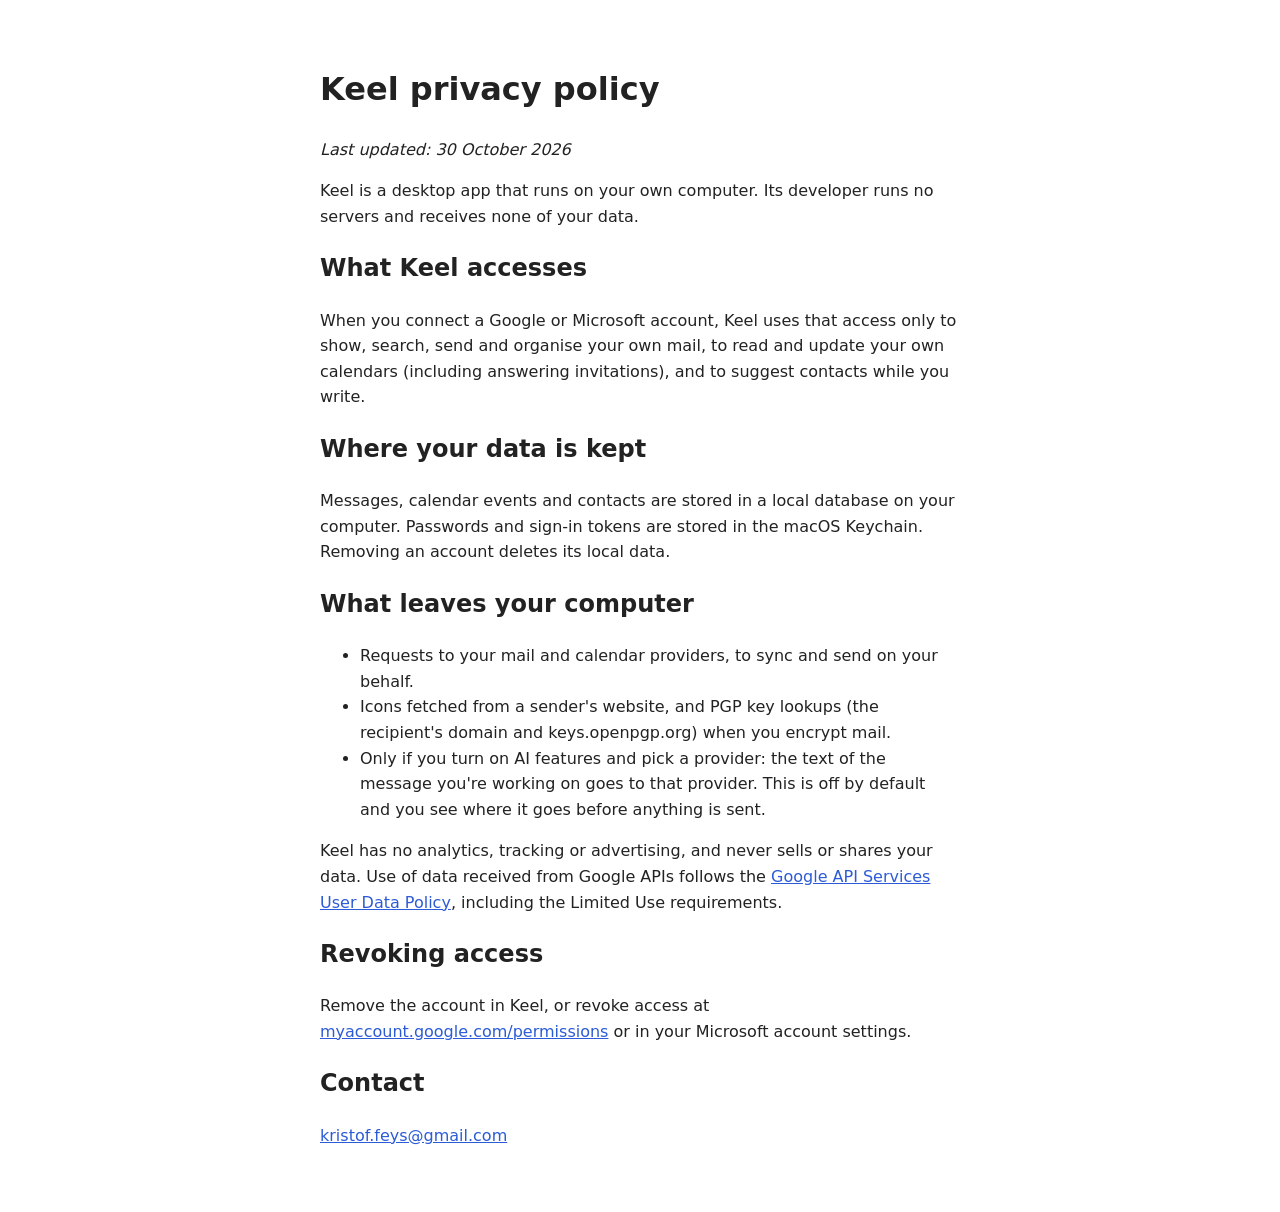
==== privacy.html @ ffb16f6d "Keel homepage and privacy policy Co-Authored-By: Claude Opus 5.5 <noreply@anthropic.com>" ====
<!doctype html>
<html lang="en">
<meta charset="utf-8">
<meta name="viewport" content="width=device-width, initial-scale=1">
<title>Keel privacy policy</title>
<style>body{font:16px/1.6 -apple-system,system-ui,sans-serif;max-width:640px;margin:4rem auto;padding:0 1rem;color:#222}a{color:#2b5bd7}</style>
<h1>Keel privacy policy</h1>
<p><em>Last updated: 30 October 2026</em></p>
<p>Keel is a desktop app that runs on your own computer. Its developer runs no servers and receives none of your data.</p>
<h2>What Keel accesses</h2>
<p>When you connect a Google or Microsoft account, Keel uses that access only to show, search, send and organise your own mail, to read and update your own calendars (including answering invitations), and to suggest contacts while you write.</p>
<h2>Where your data is kept</h2>
<p>Messages, calendar events and contacts are stored in a local database on your computer. Passwords and sign-in tokens are stored in the macOS Keychain. Removing an account deletes its local data.</p>
<h2>What leaves your computer</h2>
<ul>
<li>Requests to your mail and calendar providers, to sync and send on your behalf.</li>
<li>Icons fetched from a sender's website, and PGP key lookups (the recipient's domain and keys.openpgp.org) when you encrypt mail.</li>
<li>Only if you turn on AI features and pick a provider: the text of the message you're working on goes to that provider. This is off by default and you see where it goes before anything is sent.</li>
</ul>
<p>Keel has no analytics, tracking or advertising, and never sells or shares your data. Use of data received from Google APIs follows the <a href="https://developers.google.com/terms/api-services-user-data-policy">Google API Services User Data Policy</a>, including the Limited Use requirements.</p>
<h2>Revoking access</h2>
<p>Remove the account in Keel, or revoke access at <a href="https://myaccount.google.com/permissions">myaccount.google.com/permissions</a> or in your Microsoft account settings.</p>
<h2>Contact</h2>
<p><a href="mailto:kristof.feys@gmail.com">kristof.feys@gmail.com</a></p>
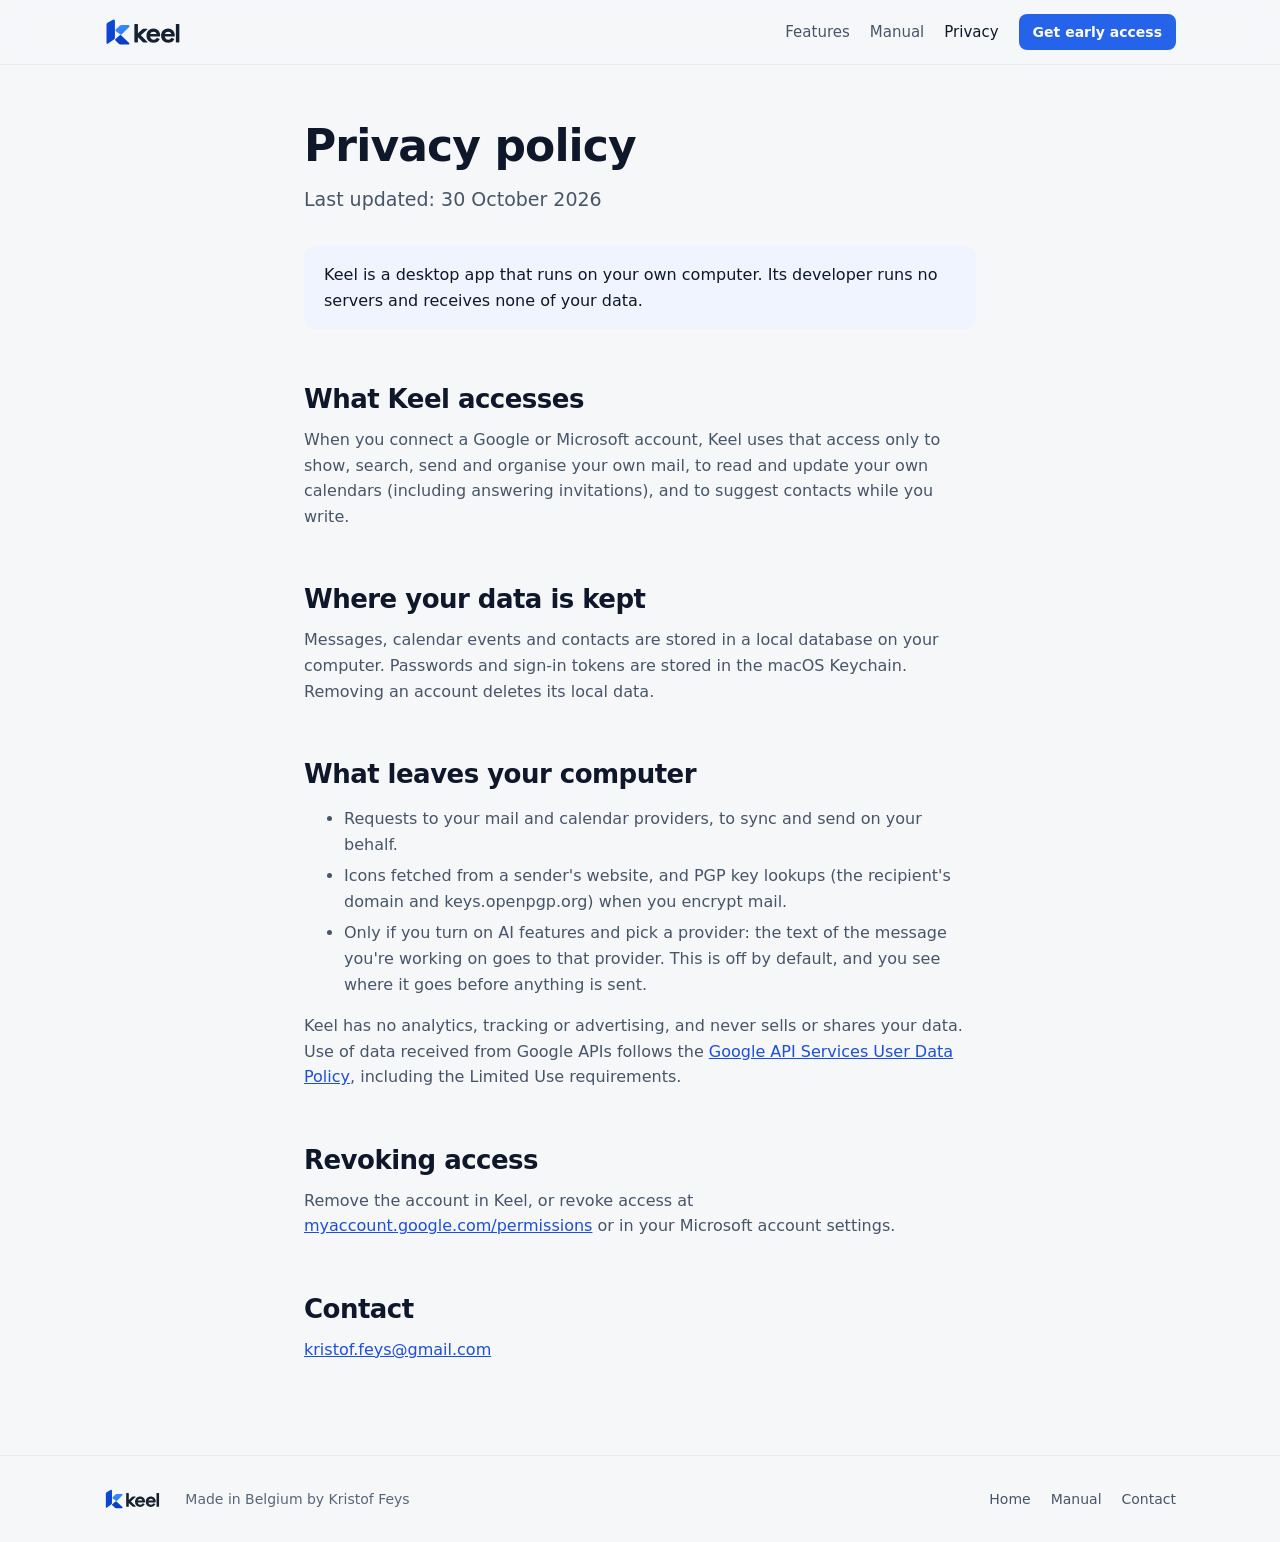
==== commit 3f22d735: "Branded homepage, manual and privacy page in Keel's design Co-Authored-By: Claude Opus 5.5 <noreply@" ====
--- a/privacy.html
+++ b/privacy.html
@@ -1,24 +1,60 @@
 <!doctype html>
 <html lang="en">
+<head>
 <meta charset="utf-8">
 <meta name="viewport" content="width=device-width, initial-scale=1">
 <title>Keel privacy policy</title>
-<style>body{font:16px/1.6 -apple-system,system-ui,sans-serif;max-width:640px;margin:4rem auto;padding:0 1rem;color:#222}a{color:#2b5bd7}</style>
-<h1>Keel privacy policy</h1>
-<p><em>Last updated: 30 October 2026</em></p>
-<p>Keel is a desktop app that runs on your own computer. Its developer runs no servers and receives none of your data.</p>
-<h2>What Keel accesses</h2>
-<p>When you connect a Google or Microsoft account, Keel uses that access only to show, search, send and organise your own mail, to read and update your own calendars (including answering invitations), and to suggest contacts while you write.</p>
-<h2>Where your data is kept</h2>
-<p>Messages, calendar events and contacts are stored in a local database on your computer. Passwords and sign-in tokens are stored in the macOS Keychain. Removing an account deletes its local data.</p>
-<h2>What leaves your computer</h2>
-<ul>
-<li>Requests to your mail and calendar providers, to sync and send on your behalf.</li>
-<li>Icons fetched from a sender's website, and PGP key lookups (the recipient's domain and keys.openpgp.org) when you encrypt mail.</li>
-<li>Only if you turn on AI features and pick a provider: the text of the message you're working on goes to that provider. This is off by default and you see where it goes before anything is sent.</li>
-</ul>
-<p>Keel has no analytics, tracking or advertising, and never sells or shares your data. Use of data received from Google APIs follows the <a href="https://developers.google.com/terms/api-services-user-data-policy">Google API Services User Data Policy</a>, including the Limited Use requirements.</p>
-<h2>Revoking access</h2>
-<p>Remove the account in Keel, or revoke access at <a href="https://myaccount.google.com/permissions">myaccount.google.com/permissions</a> or in your Microsoft account settings.</p>
-<h2>Contact</h2>
-<p><a href="mailto:kristof.feys@gmail.com">kristof.feys@gmail.com</a></p>
+<link rel="icon" href="img/icon.svg" type="image/svg+xml">
+<link rel="stylesheet" href="style.css">
+</head>
+<body>
+
+<header class="top">
+  <div class="wrap">
+    <a class="brand" href="./"><img class="light-only" src="img/logo.svg" alt="Keel"><img class="dark-only" src="img/logo-dark.svg" alt="Keel"></a>
+    <nav>
+      <a href="./#features">Features</a>
+      <a href="manual.html">Manual</a>
+      <a href="privacy.html" aria-current="page">Privacy</a>
+      <a class="btn" href="mailto:kristof.feys@gmail.com?subject=Keel%20early%20access">Get early access</a>
+    </nav>
+  </div>
+</header>
+
+<main class="doc">
+  <div class="wrap narrow">
+    <h1>Privacy policy</h1>
+    <p class="lede">Last updated: 30 October 2026</p>
+    <div class="callout"><p>Keel is a desktop app that runs on your own computer. Its developer runs no servers and receives none of your data.</p></div>
+
+    <h2>What Keel accesses</h2>
+    <p>When you connect a Google or Microsoft account, Keel uses that access only to show, search, send and organise your own mail, to read and update your own calendars (including answering invitations), and to suggest contacts while you write.</p>
+
+    <h2>Where your data is kept</h2>
+    <p>Messages, calendar events and contacts are stored in a local database on your computer. Passwords and sign-in tokens are stored in the macOS Keychain. Removing an account deletes its local data.</p>
+
+    <h2>What leaves your computer</h2>
+    <ul>
+      <li>Requests to your mail and calendar providers, to sync and send on your behalf.</li>
+      <li>Icons fetched from a sender's website, and PGP key lookups (the recipient's domain and keys.openpgp.org) when you encrypt mail.</li>
+      <li>Only if you turn on AI features and pick a provider: the text of the message you're working on goes to that provider. This is off by default, and you see where it goes before anything is sent.</li>
+    </ul>
+    <p>Keel has no analytics, tracking or advertising, and never sells or shares your data. Use of data received from Google APIs follows the <a href="https://developers.google.com/terms/api-services-user-data-policy">Google API Services User Data Policy</a>, including the Limited Use requirements.</p>
+
+    <h2>Revoking access</h2>
+    <p>Remove the account in Keel, or revoke access at <a href="https://myaccount.google.com/permissions">myaccount.google.com/permissions</a> or in your Microsoft account settings.</p>
+
+    <h2>Contact</h2>
+    <p><a href="mailto:kristof.feys@gmail.com">kristof.feys@gmail.com</a></p>
+  </div>
+</main>
+
+<footer>
+  <div class="wrap">
+    <img class="light-only" src="img/logo.svg" alt="Keel"><img class="dark-only" src="img/logo-dark.svg" alt="Keel">
+    <span>Made in Belgium by Kristof Feys</span>
+    <nav><a href="./">Home</a><a href="manual.html">Manual</a><a href="mailto:kristof.feys@gmail.com">Contact</a></nav>
+  </div>
+</footer>
+</body>
+</html>
--- a/style.css
+++ b/style.css
@@ -0,0 +1,131 @@
+/* Keel site: the app's own tokens (src/styles.css), light and dark. */
+:root {
+  --bg: #f6f7f9; --surface: #ffffff; --surface-2: #f1f4f8; --surface-3: #e8ecf2;
+  --line: #e8ebf0; --line-strong: #d5dbe4;
+  --text: #0f172a; --text-2: #475569; --text-3: #586679;
+  --accent: #2563eb; --accent-hover: #1d4ed8; --accent-soft: #eff4ff; --accent-text: #1d4ed8; --on-accent: #fff;
+  --ok: #15803d; --ok-soft: #ecfdf3;
+  --shadow-md: 0 6px 20px rgba(15, 23, 42, 0.08), 0 1px 3px rgba(15, 23, 42, 0.06);
+  --shadow-lg: 0 24px 64px rgba(15, 23, 42, 0.18), 0 2px 8px rgba(15, 23, 42, 0.08);
+  --r-md: 8px; --r-lg: 12px; --r-xl: 16px; --r-pill: 999px;
+  font: 16px/1.6 -apple-system, BlinkMacSystemFont, "Segoe UI", system-ui, sans-serif;
+  color: var(--text); background: var(--bg);
+  -webkit-font-smoothing: antialiased;
+}
+@media (prefers-color-scheme: dark) {
+  :root {
+    --bg: #0c0f14; --surface: #141821; --surface-2: #1b212c; --surface-3: #252c39;
+    --line: #222835; --line-strong: #2f3746;
+    --text: #f1f5f9; --text-2: #a3aec0; --text-3: #8491a5;
+    --accent-soft: #16223a; --accent-text: #93c5fd;
+    --ok: #4ade80; --ok-soft: #132a1c;
+    --shadow-md: 0 8px 24px rgba(0, 0, 0, 0.45); --shadow-lg: 0 24px 64px rgba(0, 0, 0, 0.6);
+    color-scheme: dark;
+  }
+  .light-only { display: none !important; }
+}
+@media (prefers-color-scheme: light) { .dark-only { display: none !important; } }
+
+* { box-sizing: border-box; }
+body { margin: 0; }
+a { color: var(--accent-text); }
+h1, h2, h3 { margin: 0; letter-spacing: -0.02em; line-height: 1.15; }
+p { margin: 0 0 12px; }
+img { max-width: 100%; height: auto; display: block; }
+code, kbd { font: 0.875em ui-monospace, SFMono-Regular, Menlo, monospace; }
+kbd { display: inline-block; min-width: 1.6em; padding: 1px 6px; text-align: center; border: 1px solid var(--line-strong); border-bottom-width: 2px; border-radius: 6px; background: var(--surface); color: var(--text); }
+
+.wrap { max-width: 1120px; margin: 0 auto; padding: 0 24px; }
+.narrow { max-width: 720px; }
+
+/* header */
+.top { position: sticky; top: 0; z-index: 10; background: color-mix(in srgb, var(--bg) 85%, transparent); backdrop-filter: blur(12px); border-bottom: 1px solid var(--line); }
+.top .wrap { display: flex; align-items: center; gap: 24px; height: 64px; }
+.top .brand img { height: 30px; width: auto; }
+.top nav { margin-left: auto; display: flex; gap: 20px; align-items: center; font-size: 15px; }
+.top nav a { color: var(--text-2); text-decoration: none; }
+.top nav a:hover, .top nav a[aria-current] { color: var(--text); }
+
+.btn { display: inline-flex; align-items: center; gap: 8px; padding: 10px 18px; border-radius: var(--r-md); background: var(--accent); color: var(--on-accent) !important; font-weight: 600; text-decoration: none; transition: background .15s; }
+.btn:hover { background: var(--accent-hover); }
+.btn.ghost { background: var(--surface); color: var(--text) !important; border: 1px solid var(--line-strong); }
+.btn.ghost:hover { background: var(--surface-2); }
+.top .btn { padding: 7px 14px; font-size: 14px; }
+
+/* hero */
+.hero { padding: 88px 0 48px; text-align: center; }
+.pill { display: inline-block; padding: 4px 12px; border-radius: var(--r-pill); background: var(--accent-soft); color: var(--accent-text); font-size: 13px; font-weight: 600; margin-bottom: 20px; }
+.hero h1 { font-size: clamp(40px, 6vw, 64px); max-width: 820px; margin: 0 auto 20px; }
+.hero h1 em { font-style: normal; color: var(--accent); }
+.hero .lede { font-size: 20px; color: var(--text-2); max-width: 640px; margin: 0 auto 32px; }
+.hero .ctas { display: flex; gap: 12px; justify-content: center; flex-wrap: wrap; }
+.shot { margin: 56px auto 0; border-radius: var(--r-xl); overflow: hidden; border: 1px solid var(--line); box-shadow: var(--shadow-lg); background: var(--surface); }
+
+/* sections */
+section { padding: 72px 0; }
+section.alt { background: var(--surface); border-top: 1px solid var(--line); border-bottom: 1px solid var(--line); }
+.eyebrow { color: var(--accent-text); font-weight: 600; font-size: 14px; margin-bottom: 8px; }
+.section-head { max-width: 640px; margin-bottom: 40px; }
+.section-head h2 { font-size: clamp(28px, 4vw, 40px); margin-bottom: 12px; }
+.section-head p { color: var(--text-2); font-size: 18px; }
+
+.grid { display: grid; grid-template-columns: repeat(auto-fit, minmax(240px, 1fr)); gap: 16px; }
+.card { background: var(--surface); border: 1px solid var(--line); border-radius: var(--r-lg); padding: 24px; }
+section.alt .card { background: var(--bg); }
+.card h3 { font-size: 17px; margin-bottom: 6px; }
+.card p { color: var(--text-2); font-size: 15px; margin: 0; }
+.card .ic { width: 36px; height: 36px; border-radius: 10px; background: var(--accent-soft); color: var(--accent-text); display: grid; place-items: center; margin-bottom: 14px; }
+.card .ic svg { width: 18px; height: 18px; }
+
+.split { display: grid; grid-template-columns: 1fr 1.4fr; gap: 48px; align-items: center; }
+.split.flip { grid-template-columns: 1.4fr 1fr; }
+.split.flip > :first-child { order: 2; }
+.split .shot { margin: 0; }
+.split h2 { font-size: 32px; margin-bottom: 12px; }
+.split p { color: var(--text-2); font-size: 17px; }
+.ticks { list-style: none; padding: 0; margin: 16px 0 0; }
+.ticks li { padding-left: 28px; position: relative; margin-bottom: 8px; color: var(--text); }
+.ticks li::before { content: ""; position: absolute; left: 0; top: 5px; width: 16px; height: 16px; border-radius: 50%; background: var(--ok-soft) url("data:image/svg+xml,%3Csvg xmlns='http://www.w3.org/2000/svg' viewBox='0 0 16 16' fill='none' stroke='%2315803d' stroke-width='2.2' stroke-linecap='round' stroke-linejoin='round'%3E%3Cpath d='M4.5 8.5l2.2 2.2 4.8-5'/%3E%3C/svg%3E") center/16px no-repeat; }
+
+.keys { display: grid; grid-template-columns: repeat(auto-fit, minmax(200px, 1fr)); gap: 8px 24px; }
+.keys div { display: flex; gap: 12px; align-items: center; color: var(--text-2); }
+.keys kbd { flex: none; }
+
+.cta-band { text-align: center; }
+.cta-band h2 { font-size: 36px; margin-bottom: 12px; }
+.cta-band p { color: var(--text-2); font-size: 18px; max-width: 560px; margin: 0 auto 28px; }
+
+/* docs (manual, privacy) */
+.doc { padding: 56px 0 80px; }
+.doc h1 { font-size: 44px; margin-bottom: 12px; }
+.doc .lede { font-size: 19px; color: var(--text-2); margin-bottom: 32px; }
+.doc h2 { font-size: 26px; margin: 48px 0 12px; padding-top: 8px; scroll-margin-top: 80px; }
+.doc h3 { font-size: 18px; margin: 28px 0 8px; }
+.doc p, .doc li { color: var(--text-2); }
+.doc li { margin-bottom: 6px; }
+.doc strong { color: var(--text); }
+.doc table { width: 100%; border-collapse: collapse; margin: 12px 0 20px; font-size: 15px; }
+.doc th, .doc td { text-align: left; padding: 8px 12px; border-bottom: 1px solid var(--line); }
+.doc th { color: var(--text-3); font-weight: 600; font-size: 13px; }
+.doc td { color: var(--text-2); }
+.doc .shot { margin: 20px 0 8px; box-shadow: var(--shadow-md); }
+.callout { background: var(--accent-soft); border-radius: var(--r-lg); padding: 16px 20px; margin: 16px 0; color: var(--text); }
+.callout p { color: var(--text); margin: 0; }
+.doc-layout { display: grid; grid-template-columns: 200px 1fr; gap: 56px; }
+.toc { position: sticky; top: 88px; align-self: start; font-size: 14px; }
+.toc a { display: block; padding: 4px 0; color: var(--text-2); text-decoration: none; }
+.toc a:hover { color: var(--text); }
+.toc .eyebrow { margin-bottom: 8px; }
+
+footer { border-top: 1px solid var(--line); padding: 32px 0; color: var(--text-3); font-size: 14px; }
+footer .wrap { display: flex; gap: 24px; align-items: center; flex-wrap: wrap; }
+footer img { height: 22px; width: auto; }
+footer nav { margin-left: auto; display: flex; gap: 20px; }
+footer a { color: var(--text-2); text-decoration: none; }
+
+@media (max-width: 820px) {
+  .split, .split.flip, .doc-layout { grid-template-columns: 1fr; }
+  .split.flip > :first-child { order: 0; }
+  .toc { display: none; }
+  .top nav a:not(.btn) { display: none; }
+}
